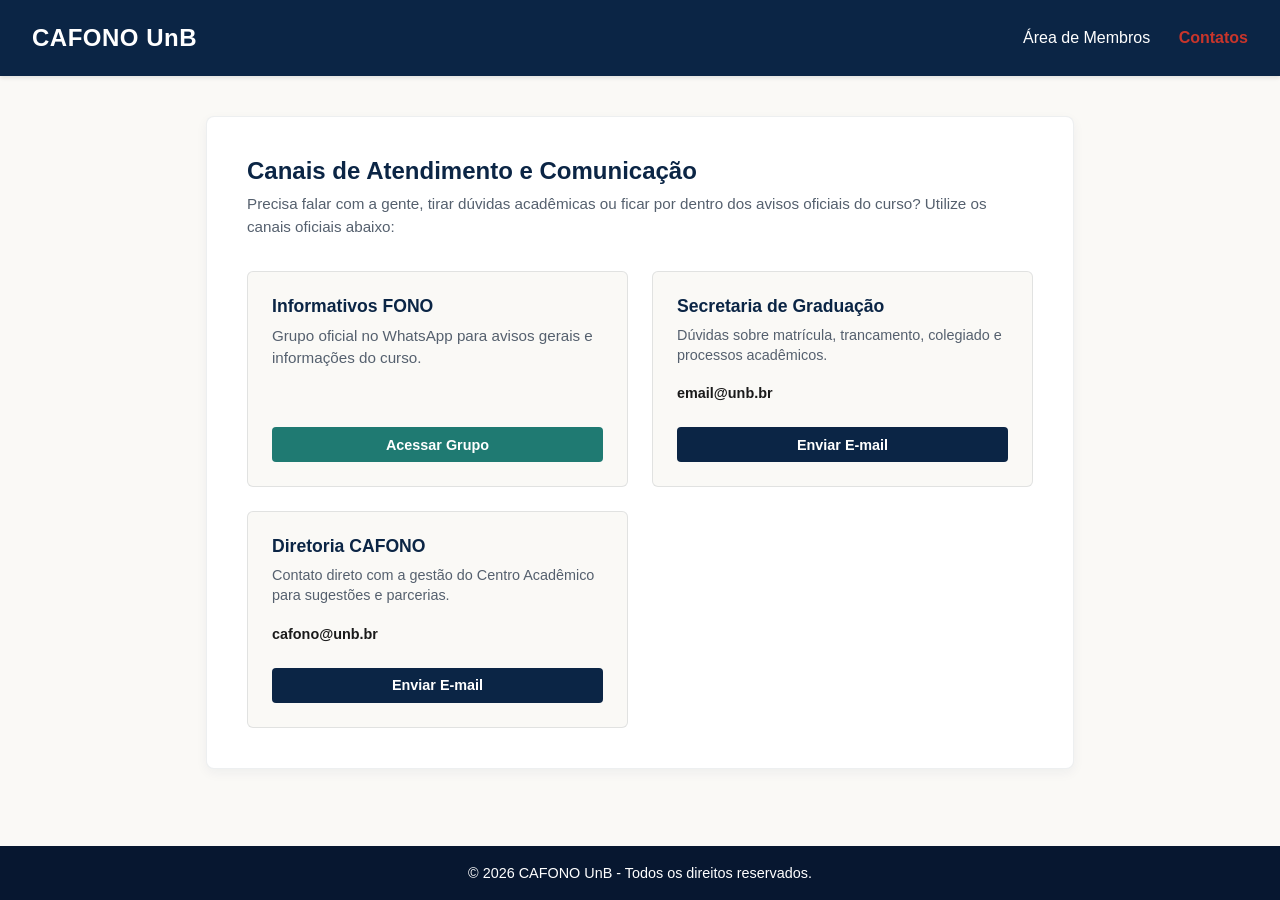
==== contatos.html @ 36600056 "Atualizações recentes: - Adicionado o arquivo `contatos.html` com informações de contato e links par" ====
<!DOCTYPE html>
<html lang="pt-BR">
<head>
    <meta charset="UTF-8">
    <meta name="viewport" content="width=device-width, initial-scale=1.0">
    <title>Contatos - CAFONO UnB</title>
    <style>
        * {
            margin: 0;
            padding: 0;
            box-sizing: border-box;
            font-family: 'Segoe UI', Tahoma, Geneva, Verdana, sans-serif;
        }

        body {
            background-color: #FAF9F6;
            color: #1A1A1A;
            display: flex;
            flex-direction: column;
            min-height: 100vh;
        }

        header {
            background-color: #0B2545;
            color: #FFFFFF;
            padding: 1.5rem 2rem;
            display: flex;
            justify-content: space-between;
            align-items: center;
            box-shadow: 0 2px 4px rgba(0,0,0,0.1);
        }

        header h1 {
            font-size: 1.5rem;
            letter-spacing: 0.5px;
        }

        nav a {
            color: #FFFFFF;
            text-decoration: none;
            margin-left: 1.5rem;
            font-weight: 500;
            transition: color 0.2s;
        }

        nav a:hover {
            color: #C8352B;
        }

        main {
            flex: 1;
            max-width: 900px;
            width: 100%;
            margin: 2.5rem auto;
            padding: 0 1rem;
        }

        .card {
            background: #FFFFFF;
            padding: 2.5rem;
            border-radius: 8px;
            box-shadow: 0 4px 12px rgba(11, 37, 69, 0.05);
            border: 1px solid rgba(85, 96, 110, 0.1);
            margin-bottom: 2rem;
        }

        .card h2 {
            color: #0B2545;
            margin-bottom: 0.5rem;
            font-size: 1.5rem;
        }

        .card p {
            color: #55606E;
            margin-bottom: 2rem;
            font-size: 0.95rem;
            line-height: 1.5;
        }

        .contact-grid {
            display: grid;
            grid-template-columns: repeat(auto-fit, minmax(260px, 1fr));
            gap: 1.5rem;
        }

        .contact-item {
            background: #FAF9F6;
            border: 1px solid rgba(85, 96, 110, 0.15);
            padding: 1.5rem;
            border-radius: 6px;
            display: flex;
            flex-direction: column;
            justify-content: space-between;
            transition: transform 0.2s, box-shadow 0.2s;
        }

        .contact-item:hover {
            transform: translateY(-3px);
            box-shadow: 0 6px 15px rgba(11, 37, 69, 0.08);
            border-color: #1F7A72;
        }

        .contact-info h3 {
            color: #0B2545;
            font-size: 1.1rem;
            margin-bottom: 0.5rem;
        }

        .contact-info span {
            font-size: 0.9rem;
            color: #55606E;
            word-break: break-all;
            line-height: 1.4;
        }

        .btn-contact {
            display: inline-block;
            margin-top: 1.5rem;
            background-color: #0B2545;
            color: #FFFFFF;
            padding: 0.6rem 1rem;
            text-align: center;
            text-decoration: none;
            border-radius: 4px;
            font-weight: 600;
            font-size: 0.9rem;
            transition: background-color 0.2s;
        }

        .btn-contact:hover {
            background-color: #071730;
        }

        .btn-whatsapp {
            background-color: #1F7A72;
        }

        .btn-whatsapp:hover {
            background-color: #175d57;
        }

        footer {
            background-color: #071730;
            color: #FFFFFF;
            text-align: center;
            padding: 1.2rem;
            font-size: 0.9rem;
            margin-top: auto;
        }
    </style>
</head>
<body>

    <header>
        <h1>CAFONO UnB</h1>
        <nav>
            <a href="membrosca.html">Área de Membros</a>
            <a href="contatos.html" style="color: #C8352B; font-weight: 600;">Contatos</a>
        </nav>
    </header>

    <main>
        <div class="card">
            <h2>Canais de Atendimento e Comunicação</h2>
            <p>Precisa falar com a gente, tirar dúvidas acadêmicas ou ficar por dentro dos avisos oficiais do curso? Utilize os canais oficiais abaixo:</p>

            <div class="contact-grid">
                
                <!-- Grupo do WhatsApp -->
                <div class="contact-item">
                    <div class="contact-info">
                        <h3>Informativos FONO</h3>
                        <p>Grupo oficial no WhatsApp para avisos gerais e informações do curso.</p>
                    </div>
                    <a href="COLE_O_LINK_DO_GRUPO_AQUI" target="_blank" class="btn-contact btn-whatsapp">Acessar Grupo</a>
                </div>

                <!-- Secretaria de Graduação -->
                <div class="contact-item">
                    <div class="contact-info">
                        <h3>Secretaria de Graduação</h3>
                        <span>Dúvidas sobre matrícula, trancamento, colegiado e processos acadêmicos.</span>
                        <br><br>
                        <span style="font-weight: 600; color: #1A1A1A;">email@unb.br</span>
                    </div>
                    <a href="https://mail.google.com/mail/?view=cm&fs=1&to=email@unb.br" target="_blank" class="btn-contact">Enviar E-mail</a>
                </div>

                <!-- E-mail do CAFONO -->
                <div class="contact-item">
                    <div class="contact-info">
                        <h3>Diretoria CAFONO</h3>
                        <span>Contato direto com a gestão do Centro Acadêmico para sugestões e parcerias.</span>
                        <br><br>
                        <span style="font-weight: 600; color: #1A1A1A;">cafono@unb.br</span>
                    </div>
                    <a href="https://mail.google.com/mail/?view=cm&fs=1&to=cafono@unb.br" target="_blank" class="btn-contact">Enviar E-mail</a>
                </div>

            </div>
        </div>
    </main>

    <footer>
        <p>&copy; 2026 CAFONO UnB - Todos os direitos reservados.</p>
    </footer>

</body>
</html>
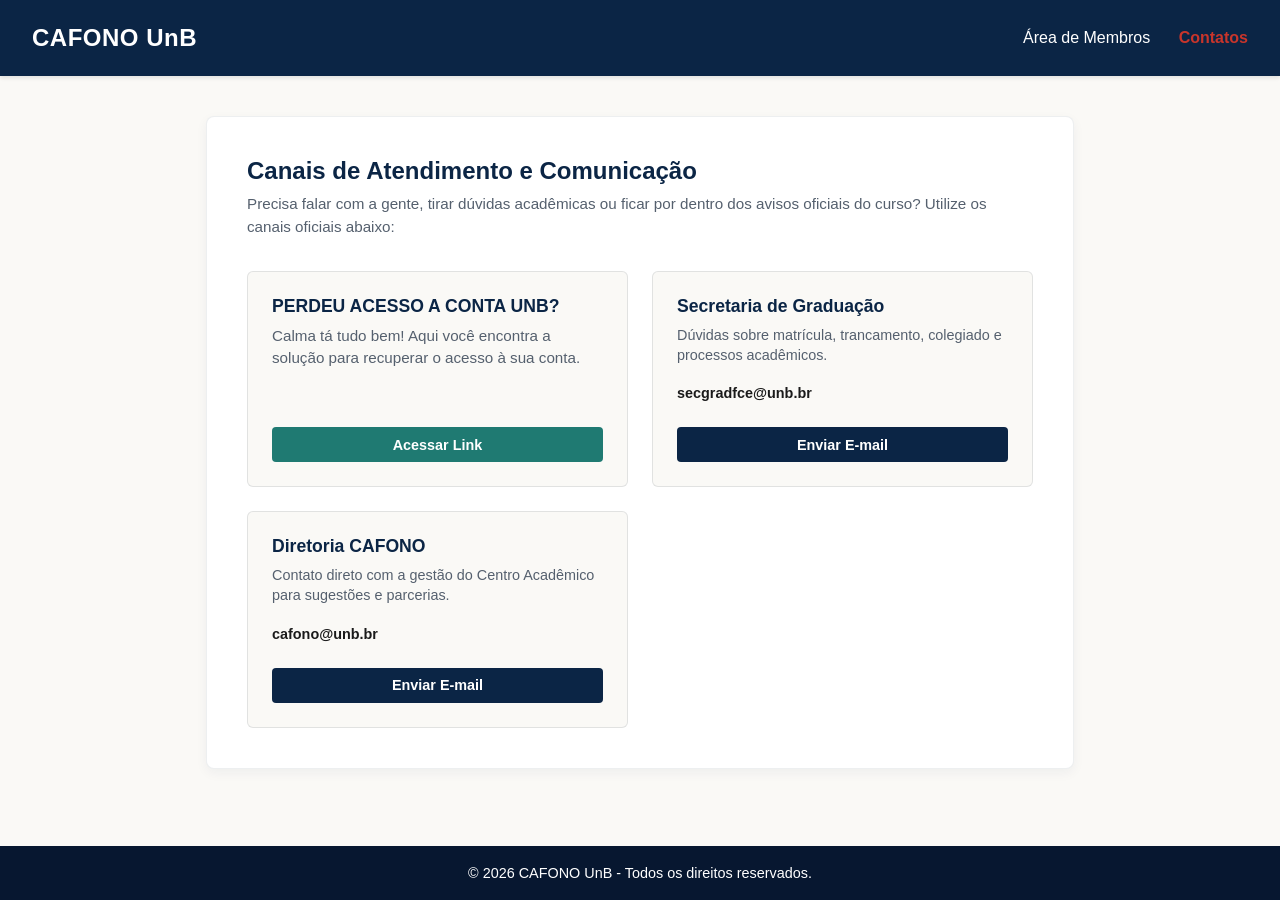
==== commit 7f4161a4: "Atualizações nos links de contato e informações das ligas e projetos do site" ====
--- a/contatos.html
+++ b/contatos.html
@@ -169,10 +169,10 @@
                 <!-- Grupo do WhatsApp -->
                 <div class="contact-item">
                     <div class="contact-info">
-                        <h3>Informativos FONO</h3>
-                        <p>Grupo oficial no WhatsApp para avisos gerais e informações do curso.</p>
+                        <h3>PERDEU ACESSO A CONTA UNB?</h3>
+                        <p>Calma tá tudo bem! Aqui você encontra a solução para recuperar o acesso à sua conta.</p>
                     </div>
-                    <a href="COLE_O_LINK_DO_GRUPO_AQUI" target="_blank" class="btn-contact btn-whatsapp">Acessar Grupo</a>
+                    <a href="https://aurem.unb.br/aurem/home" target="_blank" class="btn-contact btn-whatsapp">Acessar Link</a>
                 </div>
 
                 <!-- Secretaria de Graduação -->
@@ -181,9 +181,9 @@
                         <h3>Secretaria de Graduação</h3>
                         <span>Dúvidas sobre matrícula, trancamento, colegiado e processos acadêmicos.</span>
                         <br><br>
-                        <span style="font-weight: 600; color: #1A1A1A;">email@unb.br</span>
+                        <span style="font-weight: 600; color: #1A1A1A;">secgradfce@unb.br</span>
                     </div>
-                    <a href="https://mail.google.com/mail/?view=cm&fs=1&to=email@unb.br" target="_blank" class="btn-contact">Enviar E-mail</a>
+                    <a href="https://mail.google.com/mail/?view=cm&fs=1&to=secgradfce@unb.br" target="_blank" class="btn-contact">Enviar E-mail</a>
                 </div>
 
                 <!-- E-mail do CAFONO -->
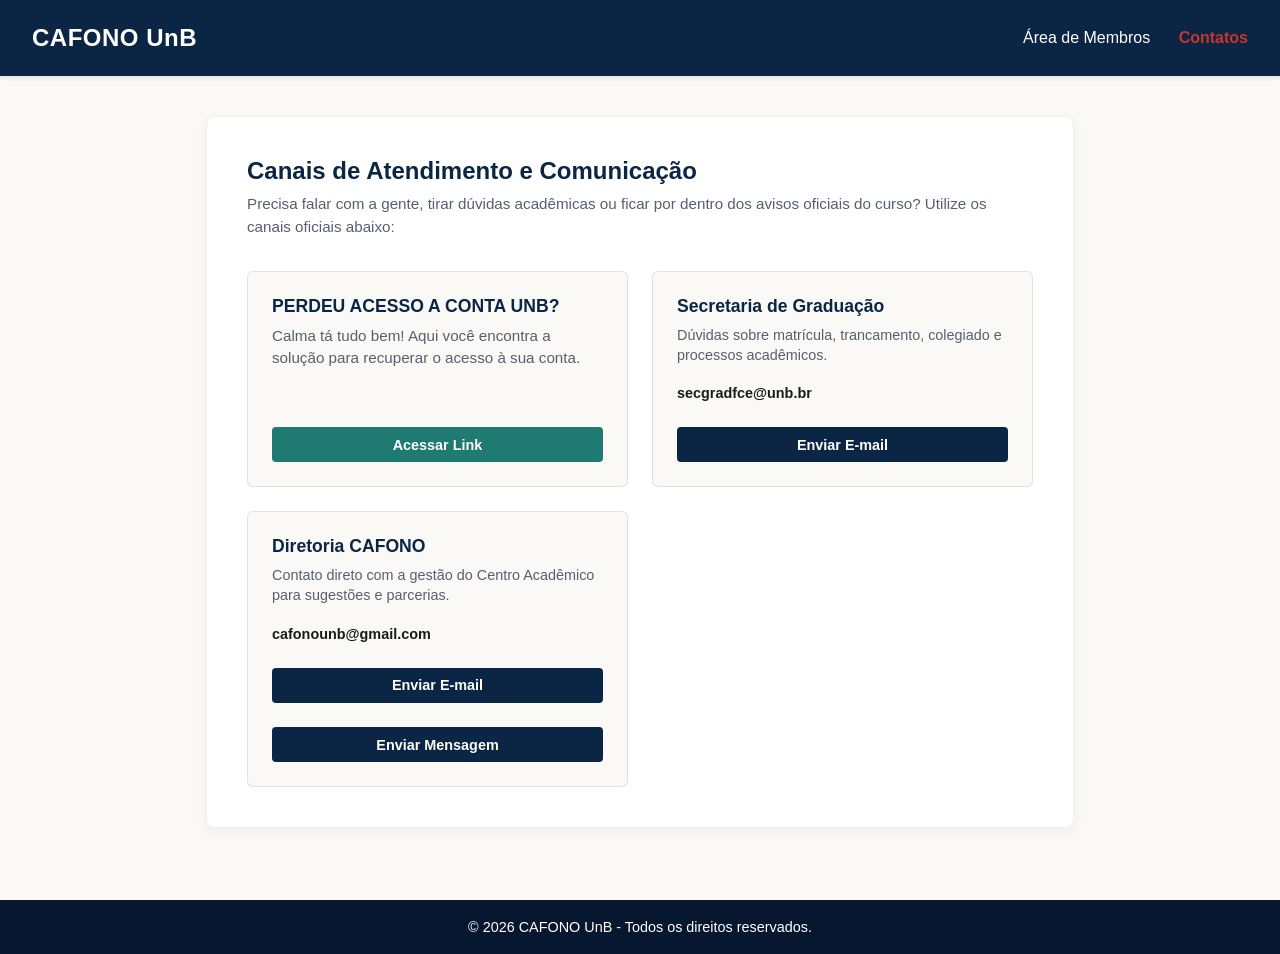
==== commit d20638a0: "Update links in ligas.html and contatos.html to point to the correct Instagram pages and email addre" ====
--- a/contatos.html
+++ b/contatos.html
@@ -192,9 +192,10 @@
                         <h3>Diretoria CAFONO</h3>
                         <span>Contato direto com a gestão do Centro Acadêmico para sugestões e parcerias.</span>
                         <br><br>
-                        <span style="font-weight: 600; color: #1A1A1A;">cafono@unb.br</span>
+                        <span style="font-weight: 600; color: #1A1A1A;">cafonounb@gmail.com</span>
                     </div>
-                    <a href="https://mail.google.com/mail/?view=cm&fs=1&to=cafono@unb.br" target="_blank" class="btn-contact">Enviar E-mail</a>
+                    <a href="https://mail.google.com/mail/?view=cm&fs=1&to=cafonounb@gmail.com" target="_blank" class="btn-contact">Enviar E-mail</a>
+                    <a href="https://wa.me/5561991424526" target="_blank" class="btn-contact">Enviar Mensagem</a>
                 </div>
 
             </div>
